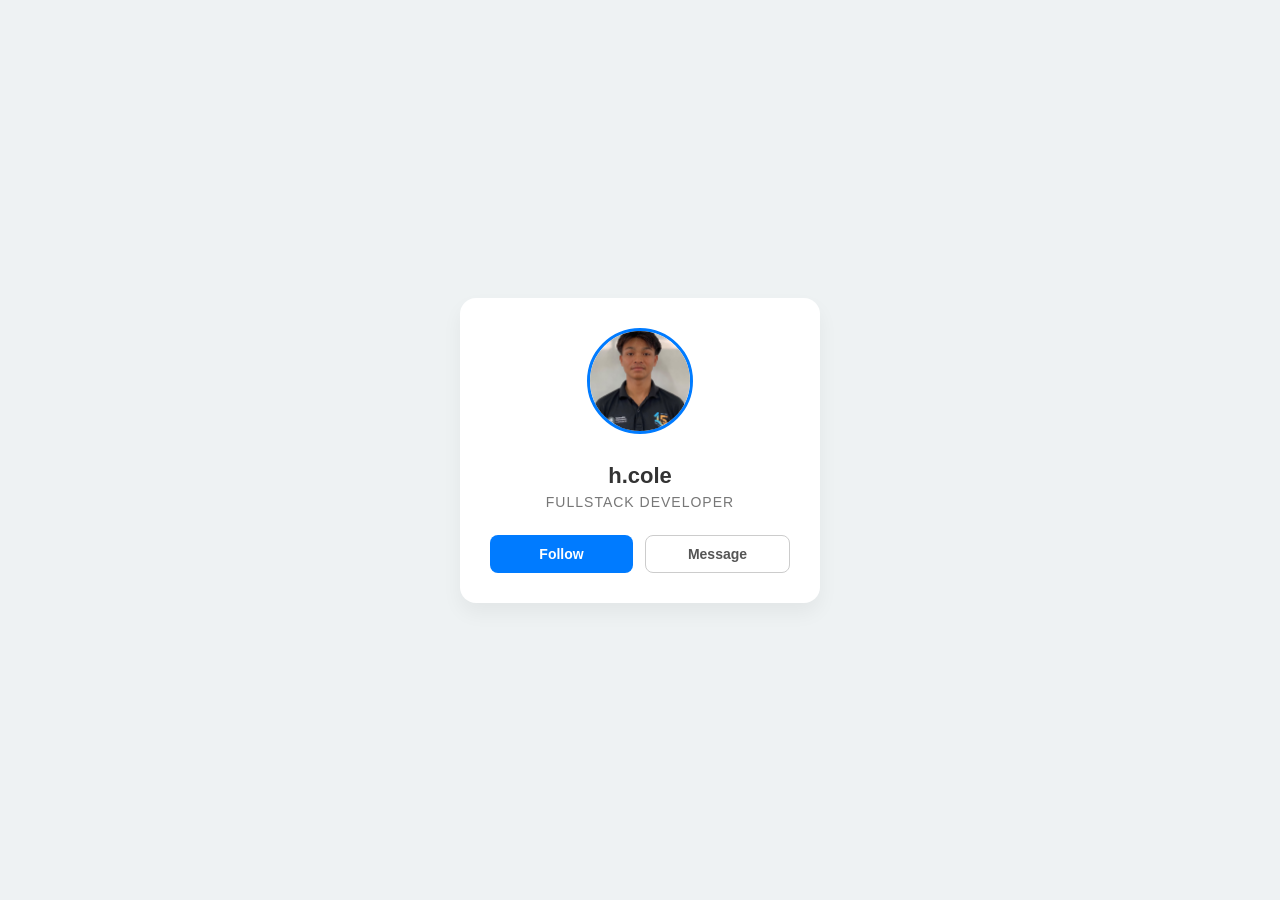
==== project-02-profile-card/index.html @ ca29afc1 "complete project 02 profile card with avatar" ====
<!DOCTYPE html>
<html lang="vi">
<head>
    <meta charset="UTF-8">
    <meta name="viewport" content="width=device-width, initial-scale=1.0">
    <title>Project 02 - Profile Card</title>
    <link rel="stylesheet" href="style.css">
</head>
<body>

    <div class="profile-card">
        <img src="my-avatar.jpg" alt="Avatar" class="avatar">
        
        <h2 class="name">h.cole</h2>
        <p class="job">Fullstack Developer</p>
        
        <div class="button-group">
            <button class="btn btn-follow">Follow</button>
            <button class="btn btn-message">Message</button>
        </div>
    </div>

</body>
</html>
---- project-02-profile-card/style.css ----
body {
    background-color: #eef2f3;
    display: flex;
    justify-content: center;
    align-items: center;
    height: 100vh;
    margin: 0;
    font-family: 'Segoe UI', Tahoma, Geneva, Verdana, sans-serif;
}

.profile-card {
    background-color: #ffffff;
    width: 300px;
    padding: 30px;
    text-align: center;
    border-radius: 16px; /* Bo tròn các góc của hộp mạnh hơn bài trước */
    box-shadow: 0 10px 20px rgba(0,0,0,0.05);
}

/* AVATAR & BORDER-RADIUS: Bí kíp biến ảnh vuông thành ảnh tròn xoe */
.avatar {
    width: 100px;
    height: 100px;
    /* BORDER-RADIUS: Khi chỉnh 50% cho một khối hình vuông, nó sẽ biến thành hình tròn */
    border-radius: 50%; 
    object-fit: cover; /* Giúp ảnh không bị méo khi co giãn */
    border: 3px solid #007bff; /* Thêm một đường viền xanh cho avatar nổi bật */
    margin-bottom: 15px;
}

.name {
    margin: 10px 0 5px 0;
    color: #333;
    font-size: 22px;
}

.job {
    margin: 0 0 25px 0;
    color: #777;
    font-size: 14px;
    text-transform: uppercase; /* Tự động viết hoa toàn bộ chữ */
    letter-spacing: 1px; /* Giãn khoảng cách giữa các chữ cái */
}

/* HAI BUTTON & GAP trong Flexbox */
.button-group {
    display: flex; /* Bật flex để 2 button tự động nằm chung một hàng ngang */
    
    /* GAP: Tự động tạo khoảng cách 12px CHỈ Ở GIỮA các phần tử con, 
       không cần phải căn margin-right hay margin-left thủ công thô sơ nữa */
    gap: 12px; 
}

.btn {
    flex: 1; /* Giúp 2 button tự chia đều không gian bằng nhau 50% - 50% */
    padding: 10px;
    border-radius: 8px;
    font-weight: 600;
    cursor: pointer;
    font-size: 14px;
    transition: 0.2s; /* Tạo hiệu ứng đổi màu mượt mà hơn khi hover */
}

/* Nút Follow màu xanh dương */
.btn-follow {
    background-color: #007bff;
    color: white;
    border: none;
}

.btn-follow:hover {
    background-color: #0056b3;
}

/* Nút Message màu trắng, viền xám */
.btn-message {
    background-color: transparent;
    color: #555;
    border: 1px solid #ccc;
}

.btn-message:hover {
    background-color: #f0f0f0;
    border-color: #999;
}
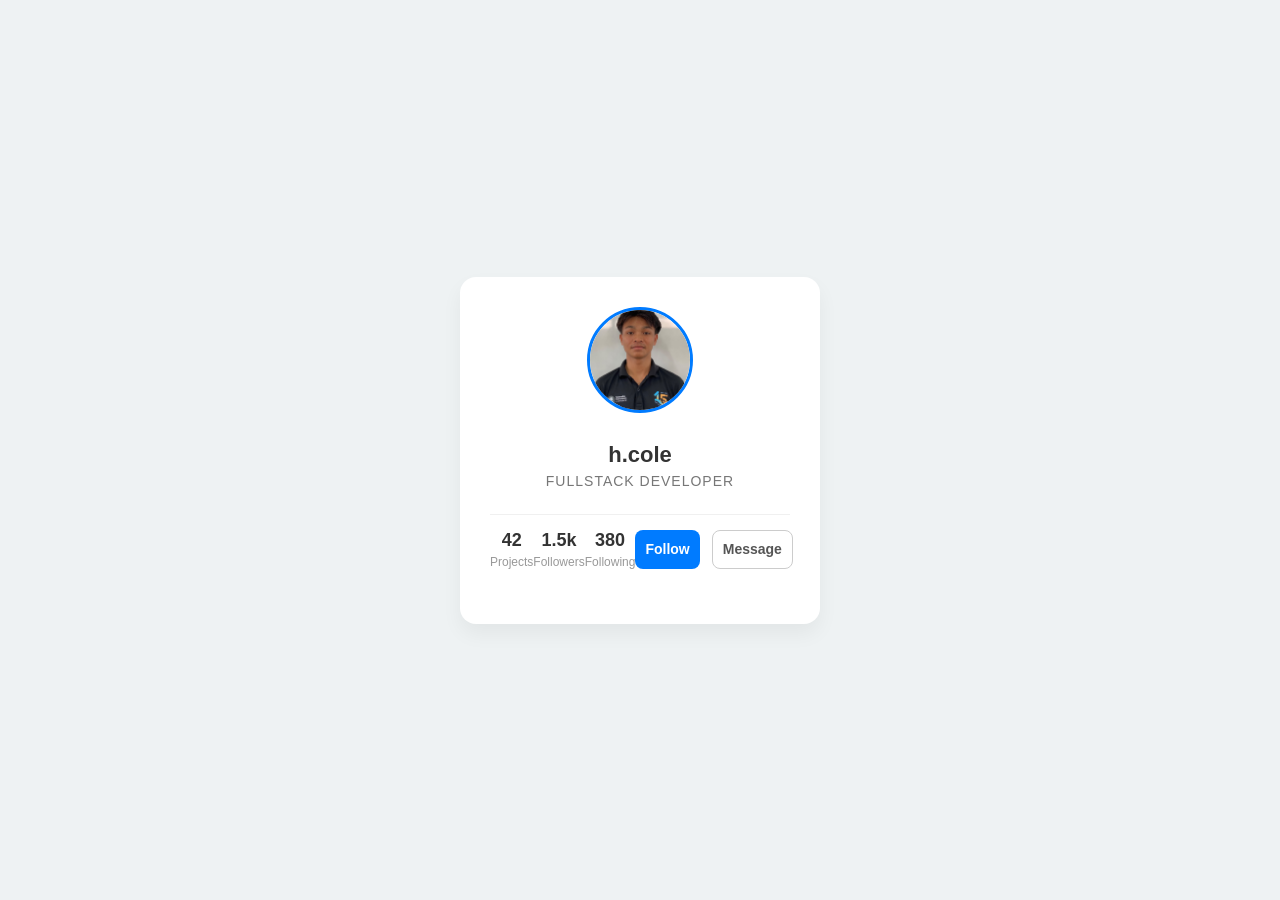
==== commit da32eb2b: "feat: upgrade profile card with social stats and follow toggle logic" ====
--- a/project-02-profile-card/index.html
+++ b/project-02-profile-card/index.html
@@ -13,12 +13,26 @@
         
         <h2 class="name">h.cole</h2>
         <p class="job">Fullstack Developer</p>
+        <div class="stats-group">
+    <div class="stats-item">
+        <strong>42</strong>
+        <span>Projects</span>
+    </div>
+    <div class="stats-item">
+        <strong>1.5k</strong>
+        <span>Followers</span>
+    </div>
+    <div class="stats-item">
+        <strong>380</strong>
+        <span>Following</span>
+    </div>
         
         <div class="button-group">
             <button class="btn btn-follow">Follow</button>
             <button class="btn btn-message">Message</button>
         </div>
     </div>
+    <script src="script.js"></script>
 
 </body>
 </html>
--- a/project-02-profile-card/style.css
+++ b/project-02-profile-card/style.css
@@ -82,4 +82,37 @@
 .btn-message:hover {
     background-color: #f0f0f0;
     border-color: #999;
+}
+/* Thiết kế khối thống kê */
+.stats-group {
+    display: flex;
+    justify-content: space-around;
+    margin-bottom: 25px;
+    padding-top: 15px;
+    border-top: 1px solid #f0f0f0; /* Tạo một đường kẻ ngang mảnh bên trên */
+}
+
+.stats-item {
+    display: flex;
+    flex-direction: column; /* Xếp số ở trên, chữ ở dưới */
+}
+
+.stats-item strong {
+    font-size: 18px;
+    color: #333;
+}
+
+.stats-item span {
+    font-size: 12px;
+    color: #999;
+    margin-top: 4px;
+}
+
+/* Hiệu ứng zoom nhẹ toàn bộ thẻ khi di chuột vào (Tùy chọn giúp thẻ sinh động hơn) */
+.profile-card {
+    transition: transform 0.3s ease, box-shadow 0.3s ease;
+}
+.profile-card:hover {
+    transform: translateY(-5px); /* Nhấc nhẹ thẻ lên */
+    box-shadow: 0 15px 30px rgba(0, 0, 0, 0.1); /* Đổ bóng đậm hơn */
 }
